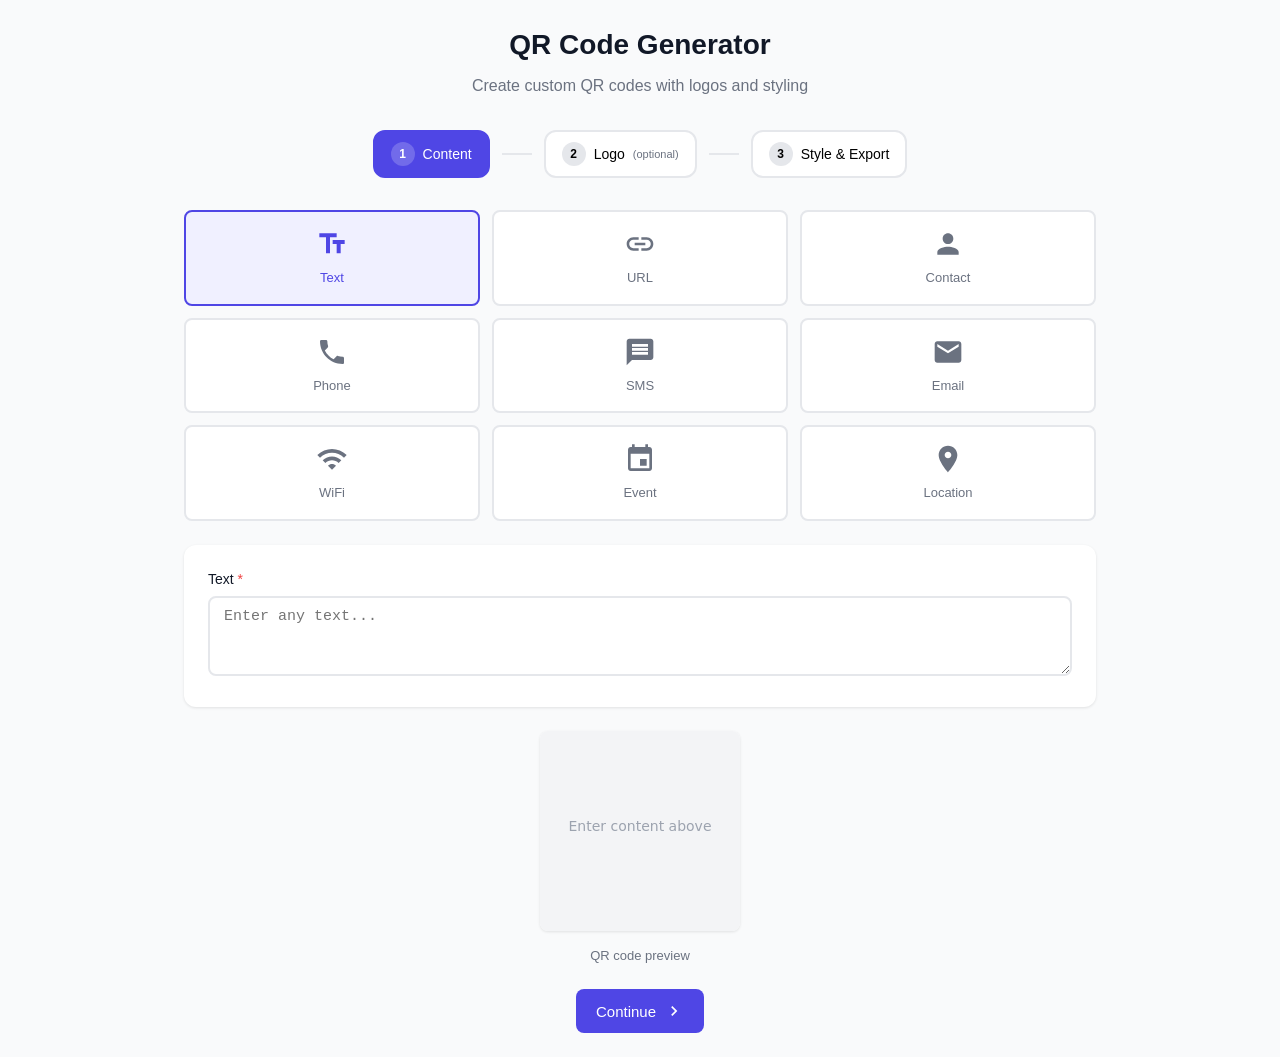
==== public/index.html @ 52375aa4 "Starting more user-friendly UI in ./public" ====
<!DOCTYPE html>
<html lang="en">
<head>
    <meta charset="UTF-8">
    <meta name="viewport" content="width=device-width, initial-scale=1.0">
    <title>QR Code Generator</title>
    <link rel="stylesheet" href="styles.css">
</head>
<body>
    <div class="container">
        <!-- Header -->
        <header class="header">
            <h1>QR Code Generator</h1>
            <p class="subtitle">Create custom QR codes with logos and styling</p>
        </header>

        <!-- Step Navigation -->
        <nav class="step-nav">
            <button class="step-btn active" data-step="1">
                <span class="step-num">1</span>
                <span class="step-label">Content</span>
            </button>
            <div class="step-divider"></div>
            <button class="step-btn" data-step="2">
                <span class="step-num">2</span>
                <span class="step-label">Logo</span>
                <span class="step-optional">(optional)</span>
            </button>
            <div class="step-divider"></div>
            <button class="step-btn" data-step="3">
                <span class="step-num">3</span>
                <span class="step-label">Style & Export</span>
            </button>
        </nav>

        <!-- Step 1: Content -->
        <section id="step1" class="step-section active">
            <!-- Type Selector -->
            <div class="type-selector">
                <div class="type-card active" data-type="text">
                    <div class="type-icon">
                        <svg viewBox="0 0 24 24" fill="currentColor"><path d="M2.5 4v3h5v12h3V7h5V4h-13zm19 5h-9v3h3v7h3v-7h3V9z"/></svg>
                    </div>
                    <span class="type-name">Text</span>
                </div>
                <div class="type-card" data-type="url">
                    <div class="type-icon">
                        <svg viewBox="0 0 24 24" fill="currentColor"><path d="M3.9 12c0-1.71 1.39-3.1 3.1-3.1h4V7H7c-2.76 0-5 2.24-5 5s2.24 5 5 5h4v-1.9H7c-1.71 0-3.1-1.39-3.1-3.1zM8 13h8v-2H8v2zm9-6h-4v1.9h4c1.71 0 3.1 1.39 3.1 3.1s-1.39 3.1-3.1 3.1h-4V17h4c2.76 0 5-2.24 5-5s-2.24-5-5-5z"/></svg>
                    </div>
                    <span class="type-name">URL</span>
                </div>
                <div class="type-card" data-type="vcard">
                    <div class="type-icon">
                        <svg viewBox="0 0 24 24" fill="currentColor"><path d="M12 12c2.21 0 4-1.79 4-4s-1.79-4-4-4-4 1.79-4 4 1.79 4 4 4zm0 2c-2.67 0-8 1.34-8 4v2h16v-2c0-2.66-5.33-4-8-4z"/></svg>
                    </div>
                    <span class="type-name">Contact</span>
                </div>
                <div class="type-card" data-type="phone">
                    <div class="type-icon">
                        <svg viewBox="0 0 24 24" fill="currentColor"><path d="M6.62 10.79c1.44 2.83 3.76 5.14 6.59 6.59l2.2-2.2c.27-.27.67-.36 1.02-.24 1.12.37 2.33.57 3.57.57.55 0 1 .45 1 1V20c0 .55-.45 1-1 1-9.39 0-17-7.61-17-17 0-.55.45-1 1-1h3.5c.55 0 1 .45 1 1 0 1.25.2 2.45.57 3.57.11.35.03.74-.25 1.02l-2.2 2.2z"/></svg>
                    </div>
                    <span class="type-name">Phone</span>
                </div>
                <div class="type-card" data-type="sms">
                    <div class="type-icon">
                        <svg viewBox="0 0 24 24" fill="currentColor"><path d="M20 2H4c-1.1 0-1.99.9-1.99 2L2 22l4-4h14c1.1 0 2-.9 2-2V4c0-1.1-.9-2-2-2zm-2 12H6v-2h12v2zm0-3H6V9h12v2zm0-3H6V6h12v2z"/></svg>
                    </div>
                    <span class="type-name">SMS</span>
                </div>
                <div class="type-card" data-type="email">
                    <div class="type-icon">
                        <svg viewBox="0 0 24 24" fill="currentColor"><path d="M20 4H4c-1.1 0-1.99.9-1.99 2L2 18c0 1.1.9 2 2 2h16c1.1 0 2-.9 2-2V6c0-1.1-.9-2-2-2zm0 4l-8 5-8-5V6l8 5 8-5v2z"/></svg>
                    </div>
                    <span class="type-name">Email</span>
                </div>
                <div class="type-card" data-type="wifi">
                    <div class="type-icon">
                        <svg viewBox="0 0 24 24" fill="currentColor"><path d="M1 9l2 2c4.97-4.97 13.03-4.97 18 0l2-2C16.93 2.93 7.08 2.93 1 9zm8 8l3 3 3-3c-1.65-1.66-4.34-1.66-6 0zm-4-4l2 2c2.76-2.76 7.24-2.76 10 0l2-2C15.14 9.14 8.87 9.14 5 13z"/></svg>
                    </div>
                    <span class="type-name">WiFi</span>
                </div>
                <div class="type-card" data-type="event">
                    <div class="type-icon">
                        <svg viewBox="0 0 24 24" fill="currentColor"><path d="M17 12h-5v5h5v-5zM16 1v2H8V1H6v2H5c-1.11 0-1.99.9-1.99 2L3 19c0 1.1.89 2 2 2h14c1.1 0 2-.9 2-2V5c0-1.1-.9-2-2-2h-1V1h-2zm3 18H5V8h14v11z"/></svg>
                    </div>
                    <span class="type-name">Event</span>
                </div>
                <div class="type-card" data-type="geo">
                    <div class="type-icon">
                        <svg viewBox="0 0 24 24" fill="currentColor"><path d="M12 2C8.13 2 5 5.13 5 9c0 5.25 7 13 7 13s7-7.75 7-13c0-3.87-3.13-7-7-7zm0 9.5c-1.38 0-2.5-1.12-2.5-2.5s1.12-2.5 2.5-2.5 2.5 1.12 2.5 2.5-1.12 2.5-2.5 2.5z"/></svg>
                    </div>
                    <span class="type-name">Location</span>
                </div>
            </div>

            <!-- Dynamic Form -->
            <div class="form-container">
                <form id="inputForm">
                    <!-- Fields injected by JS -->
                </form>
            </div>

            <!-- Preview (small) -->
            <div class="preview-small">
                <canvas id="previewCanvas" width="200" height="200"></canvas>
                <p class="preview-hint">QR code preview</p>
            </div>

            <!-- Next Button -->
            <div class="step-actions">
                <button type="button" class="btn btn-primary" id="nextBtn1">
                    Continue
                    <svg viewBox="0 0 24 24" fill="currentColor"><path d="M10 6L8.59 7.41 13.17 12l-4.58 4.59L10 18l6-6z"/></svg>
                </button>
            </div>
        </section>

        <!-- Step 2: Logo (Optional) -->
        <section id="step2" class="step-section">
            <div class="logo-step-layout">
                <!-- Logo Canvas -->
                <div class="logo-canvas-container">
                    <canvas id="logoCanvas" width="450" height="450"></canvas>
                    <p class="canvas-hint" id="logoCanvasHint">Upload a logo to position it on the QR code</p>
                </div>

                <!-- Logo Controls -->
                <div class="logo-controls-panel">
                    <div class="logo-upload-section">
                        <input type="file" id="logoInput" accept="image/*" hidden>
                        <button type="button" class="btn btn-primary btn-large" id="uploadLogoBtn">
                            <svg viewBox="0 0 24 24" fill="currentColor"><path d="M19 7v2.99s-1.99.01-2 0V7h-3s.01-1.99 0-2h3V2h2v3h3v2h-3zm-3 4V8h-3V5H5c-1.1 0-2 .9-2 2v12c0 1.1.9 2 2 2h12c1.1 0 2-.9 2-2v-8h-3zM5 19l3-4 2 3 3-4 4 5H5z"/></svg>
                            Upload Logo
                        </button>
                        <button type="button" class="btn btn-text" id="clearLogoBtn" style="display: none;">Remove Logo</button>
                    </div>

                    <div id="logoAdjustments" style="display: none;">
                        <div class="control-group">
                            <label>Logo Scale: <span id="logoScaleValue">100</span>%</label>
                            <input type="range" id="logoScale" min="20" max="150" value="100">
                        </div>

                        <div class="control-group">
                            <label>Background Fill</label>
                            <p class="control-hint">What shows through transparent QR areas</p>
                            <select id="backgroundFill">
                                <option value="transparent">Transparent</option>
                                <option value="light">Light (from logo)</option>
                                <option value="dark">Dark (from logo)</option>
                            </select>
                        </div>

                        <p class="drag-hint">
                            <svg viewBox="0 0 24 24" fill="currentColor" width="16" height="16"><path d="M10 9h4V6h3l-5-5-5 5h3v3zm-1 1H6V7l-5 5 5 5v-3h3v-4zm14 2l-5-5v3h-3v4h3v3l5-5zm-9 3h-4v3H7l5 5 5-5h-3v-3z"/></svg>
                            Drag the logo on the canvas to reposition
                        </p>
                    </div>

                    <!-- Canvas Size (always visible) -->
                    <div class="control-group" style="margin-top: 20px; padding-top: 20px; border-top: 1px solid var(--border);">
                        <label>Canvas Size</label>
                        <p class="control-hint">Larger sizes allow bigger logos</p>
                        <select id="versionSelect">
                            <option value="auto">Auto (smallest fit)</option>
                            <option value="2">Small (Version 2)</option>
                            <option value="4">Medium (Version 4)</option>
                            <option value="6">Large (Version 6)</option>
                            <option value="8">Extra Large (Version 8)</option>
                            <option value="10">Maximum (Version 10)</option>
                        </select>
                    </div>

                    <!-- Module Color Mode (only when logo loaded) -->
                    <div id="moduleColorMode" class="control-group" style="display: none;">
                        <label>Module Colors</label>
                        <p class="control-hint">Match QR modules to logo colors</p>
                        <select id="colorMode">
                            <option value="default">Black & White</option>
                            <option value="palette">Palette from Logo</option>
                            <option value="gradient">Gradient from Logo</option>
                        </select>
                    </div>

                    <!-- Optimize Mask for Logo (only when logo loaded) -->
                    <div id="optimizeMaskSection" class="control-group" style="display: none;">
                        <label>Optimize Pattern</label>
                        <p class="control-hint">Find the best mask pattern to match logo dark/light areas</p>
                        <button type="button" class="btn btn-secondary" id="optimizeMaskBtn" style="width: 100%;">
                            <svg viewBox="0 0 24 24" fill="currentColor" width="18" height="18"><path d="M19.35 10.04C18.67 6.59 15.64 4 12 4 9.11 4 6.6 5.64 5.35 8.04 2.34 8.36 0 10.91 0 14c0 3.31 2.69 6 6 6h13c2.76 0 5-2.24 5-5 0-2.64-2.05-4.78-4.65-4.96zM14 13v4h-4v-4H7l5-5 5 5h-3z"/></svg>
                            Optimize for Logo
                        </button>
                        <p id="optimizeResult" class="control-hint" style="margin-top: 8px; display: none;"></p>
                    </div>
                </div>
            </div>

            <!-- Step Actions -->
            <div class="step-actions step-actions-split">
                <button type="button" class="btn btn-secondary" id="backBtn2">
                    <svg viewBox="0 0 24 24" fill="currentColor"><path d="M15.41 7.41L14 6l-6 6 6 6 1.41-1.41L10.83 12z"/></svg>
                    Back
                </button>
                <div class="step-actions-right">
                    <button type="button" class="btn btn-text" id="skipLogoBtn">Skip - No Logo</button>
                    <button type="button" class="btn btn-primary" id="nextBtn2">
                        Continue
                        <svg viewBox="0 0 24 24" fill="currentColor"><path d="M10 6L8.59 7.41 13.17 12l-4.58 4.59L10 18l6-6z"/></svg>
                    </button>
                </div>
            </div>
        </section>

        <!-- Step 3: Style & Export -->
        <section id="step3" class="step-section">
            <div class="style-layout">
                <!-- Main Preview -->
                <div class="preview-main">
                    <canvas id="mainCanvas" width="500" height="500"></canvas>
                </div>

                <!-- Controls Panel -->
                <div class="controls-panel">
                    <!-- Module Shape -->
                    <div class="control-group">
                        <h3>Module Shape</h3>
                        <div class="shape-selector">
                            <button class="shape-btn active" data-shape="square" title="Square">
                                <svg viewBox="0 0 24 24"><rect x="4" y="4" width="16" height="16" fill="currentColor"/></svg>
                            </button>
                            <button class="shape-btn" data-shape="circle" title="Circle">
                                <svg viewBox="0 0 24 24"><circle cx="12" cy="12" r="8" fill="currentColor"/></svg>
                            </button>
                            <button class="shape-btn" data-shape="rounded" title="Rounded">
                                <svg viewBox="0 0 24 24"><rect x="4" y="4" width="16" height="16" rx="3" fill="currentColor"/></svg>
                            </button>
                            <button class="shape-btn" data-shape="diamond" title="Diamond">
                                <svg viewBox="0 0 24 24"><rect x="4" y="4" width="16" height="16" transform="rotate(45 12 12)" fill="currentColor"/></svg>
                            </button>
                            <button class="shape-btn" data-shape="cushion" title="Cushion">
                                <svg viewBox="0 0 24 24"><path d="M12 4 L18 10 Q19 12 18 14 L12 20 L6 14 Q5 12 6 10 Z" fill="currentColor"/></svg>
                            </button>
                        </div>
                    </div>

                    <!-- Finder Shape -->
                    <div class="control-group">
                        <h3>Finder Shape</h3>
                        <select id="finderShape">
                            <option value="square">Square</option>
                            <option value="rounded">Rounded</option>
                            <option value="circle">Circle</option>
                            <option value="hybrid">Hybrid (Circle + Square)</option>
                            <option value="hybrid-inverse">Hybrid Inverse</option>
                        </select>
                    </div>

                    <!-- Module Size -->
                    <div class="control-group">
                        <h3>Module Size: <span id="moduleSizeValue">80</span>%</h3>
                        <p class="control-hint">Smaller modules reveal more logo</p>
                        <input type="range" id="moduleSize" min="20" max="100" value="80">
                    </div>

                    <!-- Quiet Zone -->
                    <div class="control-group">
                        <h3>Quiet Zone: <span id="quietZoneValue">4</span> modules</h3>
                        <input type="range" id="quietZone" min="0" max="8" value="4">
                    </div>

                    <!-- Export -->
                    <div class="control-group export-group">
                        <h3>Export</h3>
                        <div class="export-buttons">
                            <button type="button" class="btn btn-primary" data-size="512">Download 512px</button>
                            <button type="button" class="btn btn-primary" data-size="1024">Download 1024px</button>
                            <button type="button" class="btn btn-primary" data-size="2048">Download 2048px</button>
                        </div>
                    </div>
                </div>
            </div>

            <!-- Back Button -->
            <div class="step-actions">
                <button type="button" class="btn btn-secondary" id="backBtn3">
                    <svg viewBox="0 0 24 24" fill="currentColor"><path d="M15.41 7.41L14 6l-6 6 6 6 1.41-1.41L10.83 12z"/></svg>
                    Back
                </button>
            </div>
        </section>
    </div>

    <!-- Scripts -->
    <script src="core/qr-block-tables.js"></script>
    <script src="core/qr-reed-solomon.js"></script>
    <script src="core/qr-utils.js"></script>
    <script src="core/encoder-core.js"></script>
    <script src="js/qr-types.js"></script>
    <script src="js/color-utils.js"></script>
    <script src="js/qr-renderer.js"></script>
    <script src="js/app.js"></script>
</body>
</html>
---- public/styles.css ----
/* QR Code Generator - Modern Styles */

:root {
    --primary: #4f46e5;
    --primary-hover: #4338ca;
    --secondary: #6b7280;
    --secondary-hover: #4b5563;
    --background: #f9fafb;
    --surface: #ffffff;
    --text: #111827;
    --text-muted: #6b7280;
    --border: #e5e7eb;
    --border-focus: #4f46e5;
    --success: #10b981;
    --error: #ef4444;
    --shadow: 0 1px 3px rgba(0,0,0,0.1);
    --shadow-lg: 0 10px 15px -3px rgba(0,0,0,0.1);
    --radius: 8px;
    --radius-lg: 12px;
}

* {
    box-sizing: border-box;
    margin: 0;
    padding: 0;
}

body {
    font-family: -apple-system, BlinkMacSystemFont, 'Segoe UI', Roboto, 'Helvetica Neue', Arial, sans-serif;
    background: var(--background);
    color: var(--text);
    line-height: 1.5;
    min-height: 100vh;
}

.container {
    max-width: 960px;
    margin: 0 auto;
    padding: 24px;
}

/* Header */
.header {
    text-align: center;
    margin-bottom: 32px;
}

.header h1 {
    font-size: 28px;
    font-weight: 700;
    margin-bottom: 8px;
    color: var(--text);
}

.subtitle {
    color: var(--text-muted);
    font-size: 16px;
}

/* Step Navigation */
.step-nav {
    display: flex;
    align-items: center;
    justify-content: center;
    gap: 12px;
    margin-bottom: 32px;
    flex-wrap: wrap;
}

.step-btn {
    display: flex;
    align-items: center;
    gap: 8px;
    padding: 10px 16px;
    background: var(--surface);
    border: 2px solid var(--border);
    border-radius: var(--radius-lg);
    cursor: pointer;
    transition: all 0.2s;
    font-size: 14px;
    font-weight: 500;
}

.step-btn:hover {
    border-color: var(--primary);
}

.step-btn.active {
    border-color: var(--primary);
    background: var(--primary);
    color: white;
}

.step-num {
    display: flex;
    align-items: center;
    justify-content: center;
    width: 24px;
    height: 24px;
    border-radius: 50%;
    background: var(--border);
    font-weight: 600;
    font-size: 12px;
}

.step-btn.active .step-num {
    background: rgba(255,255,255,0.2);
}

.step-optional {
    font-size: 11px;
    color: var(--text-muted);
    font-weight: 400;
}

.step-btn.active .step-optional {
    color: rgba(255,255,255,0.7);
}

.step-divider {
    width: 30px;
    height: 2px;
    background: var(--border);
}

/* Step Sections */
.step-section {
    display: none;
}

.step-section.active {
    display: block;
}

/* Type Selector */
.type-selector {
    display: grid;
    grid-template-columns: repeat(3, 1fr);
    gap: 12px;
    margin-bottom: 24px;
}

@media (max-width: 500px) {
    .type-selector {
        grid-template-columns: repeat(3, 1fr);
        gap: 8px;
    }
}

.type-card {
    display: flex;
    flex-direction: column;
    align-items: center;
    gap: 8px;
    padding: 16px 12px;
    background: var(--surface);
    border: 2px solid var(--border);
    border-radius: var(--radius);
    cursor: pointer;
    transition: all 0.2s;
}

.type-card:hover {
    border-color: var(--primary);
    transform: translateY(-2px);
    box-shadow: var(--shadow);
}

.type-card.active {
    border-color: var(--primary);
    background: #f0f0ff;
}

.type-icon {
    width: 32px;
    height: 32px;
    color: var(--secondary);
}

.type-card.active .type-icon {
    color: var(--primary);
}

.type-name {
    font-size: 13px;
    font-weight: 500;
    color: var(--text-muted);
}

.type-card.active .type-name {
    color: var(--primary);
}

/* Form */
.form-container {
    background: var(--surface);
    border-radius: var(--radius-lg);
    padding: 24px;
    margin-bottom: 24px;
    box-shadow: var(--shadow);
}

.form-group {
    margin-bottom: 16px;
}

.form-group:last-child {
    margin-bottom: 0;
}

.form-group label {
    display: block;
    font-size: 14px;
    font-weight: 500;
    margin-bottom: 6px;
    color: var(--text);
}

.form-group input[type="text"],
.form-group input[type="url"],
.form-group input[type="email"],
.form-group input[type="tel"],
.form-group input[type="number"],
.form-group input[type="date"],
.form-group input[type="time"],
.form-group textarea,
.form-group select {
    width: 100%;
    padding: 10px 14px;
    font-size: 15px;
    border: 2px solid var(--border);
    border-radius: var(--radius);
    background: var(--surface);
    transition: border-color 0.2s;
}

.form-group input:focus,
.form-group textarea:focus,
.form-group select:focus {
    outline: none;
    border-color: var(--border-focus);
}

.form-group textarea {
    min-height: 80px;
    resize: vertical;
}

.form-group input[type="checkbox"] {
    width: 18px;
    height: 18px;
    margin-right: 8px;
    vertical-align: middle;
}

.form-row {
    display: grid;
    grid-template-columns: 1fr 1fr;
    gap: 16px;
}

@media (max-width: 500px) {
    .form-row {
        grid-template-columns: 1fr;
    }
}

/* Preview Small */
.preview-small {
    text-align: center;
    margin-bottom: 24px;
}

.preview-small canvas {
    background: white;
    border-radius: var(--radius);
    box-shadow: var(--shadow);
}

.preview-hint {
    font-size: 13px;
    color: var(--text-muted);
    margin-top: 8px;
}

/* Buttons */
.btn {
    display: inline-flex;
    align-items: center;
    gap: 8px;
    padding: 12px 20px;
    font-size: 15px;
    font-weight: 500;
    border: none;
    border-radius: var(--radius);
    cursor: pointer;
    transition: all 0.2s;
}

.btn svg {
    width: 20px;
    height: 20px;
}

.btn-primary {
    background: var(--primary);
    color: white;
}

.btn-primary:hover {
    background: var(--primary-hover);
}

.btn-secondary {
    background: var(--surface);
    color: var(--text);
    border: 2px solid var(--border);
}

.btn-secondary:hover {
    border-color: var(--primary);
    color: var(--primary);
}

.btn-text {
    background: none;
    color: var(--secondary);
    padding: 8px 12px;
}

.btn-text:hover {
    color: var(--primary);
}

.btn-large {
    padding: 16px 28px;
    font-size: 16px;
}

.btn-large svg {
    width: 24px;
    height: 24px;
}

.step-actions {
    text-align: center;
    margin-top: 24px;
}

.step-actions-split {
    display: flex;
    justify-content: space-between;
    align-items: center;
}

.step-actions-right {
    display: flex;
    gap: 12px;
    align-items: center;
}

/* ========== Logo Step (Step 2) ========== */
.logo-step-layout {
    display: grid;
    grid-template-columns: 1fr 280px;
    gap: 24px;
    align-items: start;
}

@media (max-width: 768px) {
    .logo-step-layout {
        grid-template-columns: 1fr;
    }
}

.logo-canvas-container {
    background: var(--surface);
    border-radius: var(--radius-lg);
    padding: 24px;
    box-shadow: var(--shadow);
    text-align: center;
    position: relative;
}

.logo-canvas-container canvas {
    max-width: 100%;
    height: auto;
    border-radius: var(--radius);
    cursor: default;
}

.logo-canvas-container canvas.draggable {
    cursor: grab;
}

.logo-canvas-container canvas.dragging {
    cursor: grabbing;
}

.canvas-hint {
    font-size: 14px;
    color: var(--text-muted);
    margin-top: 12px;
}

.logo-controls-panel {
    background: var(--surface);
    border-radius: var(--radius-lg);
    padding: 20px;
    box-shadow: var(--shadow);
}

.logo-upload-section {
    text-align: center;
    margin-bottom: 20px;
}

.logo-upload-section .btn-large {
    width: 100%;
    justify-content: center;
    margin-bottom: 12px;
}

.drag-hint {
    display: flex;
    align-items: center;
    gap: 8px;
    font-size: 13px;
    color: var(--text-muted);
    padding: 12px;
    background: #f0f9ff;
    border-radius: var(--radius);
    margin-top: 16px;
}

.drag-hint svg {
    width: 20px;
    height: 20px;
    color: var(--primary);
    flex-shrink: 0;
}

/* ========== Style Layout (Step 3) ========== */
.style-layout {
    display: grid;
    grid-template-columns: 1fr 320px;
    gap: 24px;
    align-items: start;
}

@media (max-width: 768px) {
    .style-layout {
        grid-template-columns: 1fr;
    }
}

.preview-main {
    background: var(--surface);
    border-radius: var(--radius-lg);
    padding: 24px;
    box-shadow: var(--shadow);
    text-align: center;
}

.preview-main canvas {
    max-width: 100%;
    height: auto;
    border-radius: var(--radius);
}

/* Controls Panel */
.controls-panel {
    background: var(--surface);
    border-radius: var(--radius-lg);
    padding: 20px;
    box-shadow: var(--shadow);
}

.control-group {
    margin-bottom: 20px;
    padding-bottom: 20px;
    border-bottom: 1px solid var(--border);
}

.control-group:last-child {
    margin-bottom: 0;
    padding-bottom: 0;
    border-bottom: none;
}

.control-group h3 {
    font-size: 14px;
    font-weight: 600;
    margin-bottom: 8px;
}

.control-group label {
    font-size: 14px;
    font-weight: 500;
    display: block;
    margin-bottom: 8px;
}

.control-hint {
    font-size: 12px;
    color: var(--text-muted);
    margin-bottom: 8px;
}

.control-group input[type="range"] {
    width: 100%;
    height: 6px;
    border-radius: 3px;
    background: var(--border);
    appearance: none;
    cursor: pointer;
}

.control-group input[type="range"]::-webkit-slider-thumb {
    appearance: none;
    width: 18px;
    height: 18px;
    border-radius: 50%;
    background: var(--primary);
    cursor: pointer;
}

.control-group select {
    width: 100%;
    padding: 10px 14px;
    font-size: 14px;
    border: 2px solid var(--border);
    border-radius: var(--radius);
    background: var(--surface);
    cursor: pointer;
}

.control-group select:focus {
    outline: none;
    border-color: var(--border-focus);
}

/* Shape Selector */
.shape-selector {
    display: flex;
    gap: 8px;
}

.shape-btn {
    width: 44px;
    height: 44px;
    display: flex;
    align-items: center;
    justify-content: center;
    background: var(--surface);
    border: 2px solid var(--border);
    border-radius: var(--radius);
    cursor: pointer;
    transition: all 0.2s;
    color: var(--secondary);
}

.shape-btn:hover {
    border-color: var(--primary);
    color: var(--primary);
}

.shape-btn.active {
    border-color: var(--primary);
    background: #f0f0ff;
    color: var(--primary);
}

.shape-btn svg {
    width: 24px;
    height: 24px;
}

/* Export Buttons */
.export-buttons {
    display: flex;
    flex-direction: column;
    gap: 8px;
}

.export-buttons .btn {
    justify-content: center;
}

/* Responsive */
@media (max-width: 500px) {
    .container {
        padding: 16px;
    }

    .header h1 {
        font-size: 24px;
    }

    .step-btn {
        padding: 8px 12px;
        font-size: 13px;
    }

    .step-label {
        display: none;
    }

    .step-optional {
        display: none;
    }

    .type-selector {
        gap: 8px;
    }

    .type-card {
        padding: 12px 8px;
    }

    .type-icon {
        width: 28px;
        height: 28px;
    }

    .type-name {
        font-size: 12px;
    }

    .step-actions-split {
        flex-direction: column;
        gap: 12px;
    }

    .step-actions-right {
        width: 100%;
        flex-direction: column;
    }

    .step-actions-right .btn {
        width: 100%;
        justify-content: center;
    }
}
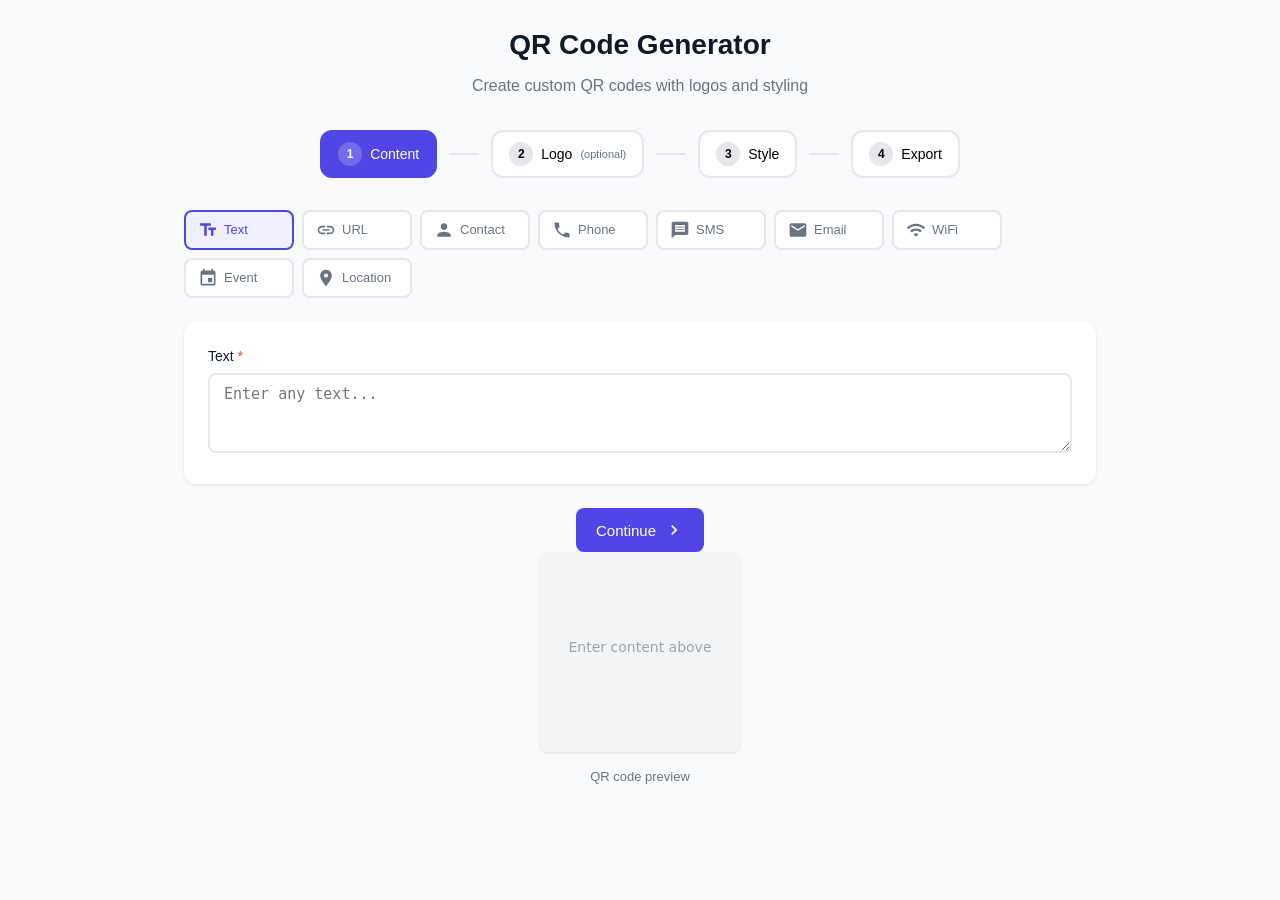
==== commit 60cc2b85: "finished version 1 of more user-friendly UI" ====
--- a/public/index.html
+++ b/public/index.html
@@ -29,7 +29,12 @@
             <div class="step-divider"></div>
             <button class="step-btn" data-step="3">
                 <span class="step-num">3</span>
-                <span class="step-label">Style & Export</span>
+                <span class="step-label">Style</span>
+            </button>
+            <div class="step-divider"></div>
+            <button class="step-btn" data-step="4">
+                <span class="step-num">4</span>
+                <span class="step-label">Export</span>
             </button>
         </nav>
 
@@ -98,12 +103,6 @@
                 <form id="inputForm">
                     <!-- Fields injected by JS -->
                 </form>
-            </div>
-
-            <!-- Preview (small) -->
-            <div class="preview-small">
-                <canvas id="previewCanvas" width="200" height="200"></canvas>
-                <p class="preview-hint">QR code preview</p>
             </div>
 
             <!-- Next Button -->
@@ -113,13 +112,34 @@
                     <svg viewBox="0 0 24 24" fill="currentColor"><path d="M10 6L8.59 7.41 13.17 12l-4.58 4.59L10 18l6-6z"/></svg>
                 </button>
             </div>
+
+
+            <!-- Preview (small) -->
+            <div class="preview-small">
+                <canvas id="previewCanvas" width="200" height="200"></canvas>
+                <p class="preview-hint">QR code preview</p>
+            </div>
         </section>
+
 
         <!-- Step 2: Logo (Optional) -->
         <section id="step2" class="step-section">
             <div class="logo-step-layout">
                 <!-- Logo Canvas -->
                 <div class="logo-canvas-container">
+                    <!-- Paint mode controls (hidden until editable cells exist) -->
+                    <div id="paintModeControls" class="paint-mode-controls" style="display: none;">
+                        <div class="mode-toggle">
+                            <button type="button" class="mode-btn active" data-mode="logo">Move Logo</button>
+                            <button type="button" class="mode-btn" data-mode="paint">Paint Modules</button>
+                        </div>
+                        <div id="brushControls" class="brush-controls" style="display: none;">
+                            <button type="button" class="brush-btn active" data-brush="black" title="Black">&#9632;</button>
+                            <button type="button" class="brush-btn" data-brush="white" title="White">&#9633;</button>
+                            <button type="button" class="brush-btn brush-reset" id="resetPaintBtn" title="Reset edits">Reset</button>
+                        </div>
+                        <span id="modeHint" class="mode-hint">Drag to move logo</span>
+                    </div>
                     <canvas id="logoCanvas" width="450" height="450"></canvas>
                     <p class="canvas-hint" id="logoCanvasHint">Upload a logo to position it on the QR code</p>
                 </div>
@@ -141,44 +161,31 @@
                             <input type="range" id="logoScale" min="20" max="150" value="100">
                         </div>
 
-                        <div class="control-group">
-                            <label>Background Fill</label>
-                            <p class="control-hint">What shows through transparent QR areas</p>
-                            <select id="backgroundFill">
-                                <option value="transparent">Transparent</option>
-                                <option value="light">Light (from logo)</option>
-                                <option value="dark">Dark (from logo)</option>
-                            </select>
-                        </div>
-
-                        <p class="drag-hint">
-                            <svg viewBox="0 0 24 24" fill="currentColor" width="16" height="16"><path d="M10 9h4V6h3l-5-5-5 5h3v3zm-1 1H6V7l-5 5 5 5v-3h3v-4zm14 2l-5-5v3h-3v4h3v3l5-5zm-9 3h-4v3H7l5 5 5-5h-3v-3z"/></svg>
-                            Drag the logo on the canvas to reposition
-                        </p>
                     </div>
 
                     <!-- Canvas Size (always visible) -->
-                    <div class="control-group" style="margin-top: 20px; padding-top: 20px; border-top: 1px solid var(--border);">
+                    <div class="control-group">
                         <label>Canvas Size</label>
                         <p class="control-hint">Larger sizes allow bigger logos</p>
                         <select id="versionSelect">
                             <option value="auto">Auto (smallest fit)</option>
                             <option value="2">Small (Version 2)</option>
                             <option value="4">Medium (Version 4)</option>
+                            <option value="5">Medium+ (Version 5, single block with L)</option>
                             <option value="6">Large (Version 6)</option>
                             <option value="8">Extra Large (Version 8)</option>
-                            <option value="10">Maximum (Version 10)</option>
                         </select>
                     </div>
 
-                    <!-- Module Color Mode (only when logo loaded) -->
-                    <div id="moduleColorMode" class="control-group" style="display: none;">
-                        <label>Module Colors</label>
-                        <p class="control-hint">Match QR modules to logo colors</p>
-                        <select id="colorMode">
-                            <option value="default">Black & White</option>
-                            <option value="palette">Palette from Logo</option>
-                            <option value="gradient">Gradient from Logo</option>
+                    <!-- Error Correction Level -->
+                    <div class="control-group">
+                        <label>Error Correction</label>
+                        <p class="control-hint">Lower = more padding capacity</p>
+                        <select id="eccSelect">
+                            <option value="L">Low (7% recovery)</option>
+                            <option value="M" selected>Medium (15% recovery)</option>
+                            <option value="Q">Quartile (25% recovery)</option>
+                            <option value="H">High (30% recovery)</option>
                         </select>
                     </div>
 
@@ -225,7 +232,7 @@
                     <div class="control-group">
                         <h3>Module Shape</h3>
                         <div class="shape-selector">
-                            <button class="shape-btn active" data-shape="square" title="Square">
+                            <button class="shape-btn" data-shape="square" title="Square">
                                 <svg viewBox="0 0 24 24"><rect x="4" y="4" width="16" height="16" fill="currentColor"/></svg>
                             </button>
                             <button class="shape-btn" data-shape="circle" title="Circle">
@@ -237,8 +244,8 @@
                             <button class="shape-btn" data-shape="diamond" title="Diamond">
                                 <svg viewBox="0 0 24 24"><rect x="4" y="4" width="16" height="16" transform="rotate(45 12 12)" fill="currentColor"/></svg>
                             </button>
-                            <button class="shape-btn" data-shape="cushion" title="Cushion">
-                                <svg viewBox="0 0 24 24"><path d="M12 4 L18 10 Q19 12 18 14 L12 20 L6 14 Q5 12 6 10 Z" fill="currentColor"/></svg>
+                            <button class="shape-btn active" data-shape="cushion" title="Cushion">
+                                <svg viewBox="0 0 24 24"><path d="M12 4 Q14.8 9.2 20 12 Q14.8 14.8 12 20 Q9.2 14.8 4 12 Q9.2 9.2 12 4Z" fill="currentColor"/></svg>
                             </button>
                         </div>
                     </div>
@@ -246,35 +253,158 @@
                     <!-- Finder Shape -->
                     <div class="control-group">
                         <h3>Finder Shape</h3>
-                        <select id="finderShape">
-                            <option value="square">Square</option>
-                            <option value="rounded">Rounded</option>
-                            <option value="circle">Circle</option>
-                            <option value="hybrid">Hybrid (Circle + Square)</option>
-                            <option value="hybrid-inverse">Hybrid Inverse</option>
+                        <div class="shape-selector">
+                            <button class="shape-btn finder-shape-btn" data-finder="square" title="Square">
+                                <svg viewBox="0 0 24 24"><rect x="3" y="3" width="18" height="18" fill="currentColor"/><rect x="6" y="6" width="12" height="12" fill="white"/><rect x="8" y="8" width="8" height="8" fill="currentColor"/></svg>
+                            </button>
+                            <button class="shape-btn finder-shape-btn active" data-finder="rounded" title="Rounded">
+                                <svg viewBox="0 0 24 24"><rect x="3" y="3" width="18" height="18" rx="2" fill="currentColor"/><rect x="6" y="6" width="12" height="12" rx="1.5" fill="white"/><rect x="8" y="8" width="8" height="8" rx="1" fill="currentColor"/></svg>
+                            </button>
+                            <button class="shape-btn finder-shape-btn" data-finder="circle" title="Circle">
+                                <svg viewBox="0 0 24 24"><circle cx="12" cy="12" r="10" fill="currentColor"/><circle cx="12" cy="12" r="7" fill="white"/><circle cx="12" cy="12" r="4.5" fill="currentColor"/></svg>
+                            </button>
+                            <button class="shape-btn finder-shape-btn" data-finder="hybrid" title="Hybrid">
+                                <svg viewBox="0 0 24 24"><circle cx="12" cy="12" r="10" fill="currentColor"/><circle cx="12" cy="12" r="7" fill="white"/><rect x="8" y="8" width="8" height="8" fill="currentColor"/></svg>
+                            </button>
+                            <button class="shape-btn finder-shape-btn" data-finder="hybrid-inverse" title="Hybrid Inverse">
+                                <svg viewBox="0 0 24 24"><rect x="3" y="3" width="18" height="18" fill="currentColor"/><rect x="6" y="6" width="12" height="12" fill="white"/><circle cx="12" cy="12" r="4.5" fill="currentColor"/></svg>
+                            </button>
+                        </div>
+                        <div class="finder-colors">
+                            <div class="finder-color-swatch">
+                                <input type="color" id="finderOuterColor" value="#000000">
+                                <span>Outer</span>
+                            </div>
+                            <div class="finder-color-swatch">
+                                <input type="color" id="finderMiddleColor" value="#ffffff">
+                                <span>Middle</span>
+                            </div>
+                            <div class="finder-color-swatch">
+                                <input type="color" id="finderCenterColor" value="#000000">
+                                <span>Center</span>
+                            </div>
+                        </div>
+                    </div>
+
+                    <!-- Module Size -->
+                    <div class="control-group">
+                        <h3>Module Size: <span id="moduleSizeValue">80</span>%</h3>
+                        <input type="range" id="moduleSize" min="20" max="100" value="80">
+                    </div>
+
+                    <!-- Module Colors (visible when logo loaded) -->
+                    <div id="moduleColorMode" class="control-group" style="display: none;">
+                        <h3>Module Colors</h3>
+                        <select id="colorMode">
+                            <option value="default">Black & White</option>
+                            <option value="palette" selected>Palette from Logo</option>
+                            <option value="gradient">Gradient from Logo</option>
                         </select>
-                    </div>
-
-                    <!-- Module Size -->
-                    <div class="control-group">
-                        <h3>Module Size: <span id="moduleSizeValue">80</span>%</h3>
-                        <p class="control-hint">Smaller modules reveal more logo</p>
-                        <input type="range" id="moduleSize" min="20" max="100" value="80">
-                    </div>
+
+                        <!-- Palette Color Pickers (shown when palette mode) -->
+                        <div id="paletteDisplay" class="palette-display" style="display: none;">
+                            <div class="palette-row">
+                                <span class="palette-label">Dark</span>
+                                <input type="color" class="palette-picker" data-type="dark" data-index="0">
+                                <input type="color" class="palette-picker" data-type="dark" data-index="1">
+                                <input type="color" class="palette-picker" data-type="dark" data-index="2">
+                                <input type="color" class="palette-picker" data-type="dark" data-index="3">
+                            </div>
+                            <div class="palette-row">
+                                <span class="palette-label">Light</span>
+                                <input type="color" class="palette-picker" data-type="light" data-index="0">
+                                <input type="color" class="palette-picker" data-type="light" data-index="1">
+                                <input type="color" class="palette-picker" data-type="light" data-index="2">
+                                <input type="color" class="palette-picker" data-type="light" data-index="3">
+                            </div>
+                            <p class="control-hint">Click any color to customize</p>
+                        </div>
+
+                        <!-- Gradient Controls (shown when gradient mode) -->
+                        <div id="gradientControls" class="gradient-controls" style="display: none;">
+                            <label>Dark Max Brightness: <span id="darkLumValue">33</span>%</label>
+                            <input type="range" id="darkMaxLum" min="0" max="50" value="33">
+                            <label>Light Min Brightness: <span id="lightLumValue">66</span>%</label>
+                            <input type="range" id="lightMinLum" min="50" max="100" value="66">
+                        </div>
+                    </div>
+
+                    <!-- Background Fill (visible when logo loaded) -->
+                    <div id="backgroundFillGroup" class="control-group" style="display: none;">
+                        <h3>Background Fill</h3>
+                        <select id="backgroundFill">
+                            <option value="light">Light (from logo)</option>
+                            <option value="dark">Dark (from logo)</option>
+                        </select>
+                    </div>
+
+                </div>
+            </div>
+
+            <!-- Step 3 Actions -->
+            <div class="step-actions step-actions-split">
+                <button type="button" class="btn btn-secondary" id="backBtn3">
+                    <svg viewBox="0 0 24 24" fill="currentColor"><path d="M15.41 7.41L14 6l-6 6 6 6 1.41-1.41L10.83 12z"/></svg>
+                    Back
+                </button>
+                <button type="button" class="btn btn-primary" id="nextBtn3">
+                    Continue
+                    <svg viewBox="0 0 24 24" fill="currentColor"><path d="M10 6L8.59 7.41 13.17 12l-4.58 4.59L10 18l6-6z"/></svg>
+                </button>
+            </div>
+        </section>
+
+        <!-- Step 4: Delete & Export -->
+        <section id="step4" class="step-section">
+            <div class="delete-step-layout">
+                <!-- Left: Canvas area -->
+                <div class="delete-canvas-container">
+                    <canvas id="deleteCanvas" width="500" height="500"></canvas>
+                    <div id="deleteHoverIndicator" class="delete-hover-indicator" style="display: none;"></div>
+                    <p class="canvas-hint">Click a module to delete its codeword (8 modules)</p>
+                </div>
+
+                <!-- Right: Side panel -->
+                <div class="delete-side-panel">
+                    <!-- Summary -->
+                    <div class="delete-summary">
+                        <div class="delete-summary-row">
+                            <span>Total Codewords:</span>
+                            <strong id="deleteTotalCodewords">0</strong>
+                        </div>
+                        <div class="delete-summary-row">
+                            <span>Deleted:</span>
+                            <strong id="deleteDeletedCount">0</strong>
+                        </div>
+                    </div>
+
+                    <!-- Block Legend -->
+                    <div id="deleteBlockLegend" class="delete-block-legend"></div>
+
+                    <!-- Reset Button -->
+                    <button type="button" class="btn btn-secondary" id="resetDeletionsBtn" style="width: 100%; justify-content: center; margin-bottom: 20px;">
+                        Reset Deletions
+                    </button>
+
+                    <!-- Hide Deleted Preview -->
+                    <label class="checkbox-inline" style="display: flex; align-items: center; gap: 8px; margin-bottom: 16px; cursor: pointer;">
+                        <input type="checkbox" id="hideDeletedPreview">
+                        <span style="font-size: 13px;">Hide deleted modules</span>
+                    </label>
 
                     <!-- Quiet Zone -->
                     <div class="control-group">
-                        <h3>Quiet Zone: <span id="quietZoneValue">4</span> modules</h3>
-                        <input type="range" id="quietZone" min="0" max="8" value="4">
+                        <h3>Quiet Zone: <span id="quietZoneValue">2</span> modules</h3>
+                        <input type="range" id="quietZone" min="0" max="8" value="2">
                     </div>
 
                     <!-- Export -->
                     <div class="control-group export-group">
                         <h3>Export</h3>
                         <div class="export-buttons">
-                            <button type="button" class="btn btn-primary" data-size="512">Download 512px</button>
-                            <button type="button" class="btn btn-primary" data-size="1024">Download 1024px</button>
-                            <button type="button" class="btn btn-primary" data-size="2048">Download 2048px</button>
+                            <button type="button" class="btn btn-primary export-delete-btn" data-size="512">Download 512px</button>
+                            <button type="button" class="btn btn-primary export-delete-btn" data-size="1024">Download 1024px</button>
+                            <button type="button" class="btn btn-primary export-delete-btn" data-size="2048">Download 2048px</button>
                         </div>
                     </div>
                 </div>
@@ -282,7 +412,7 @@
 
             <!-- Back Button -->
             <div class="step-actions">
-                <button type="button" class="btn btn-secondary" id="backBtn3">
+                <button type="button" class="btn btn-secondary" id="backBtn4">
                     <svg viewBox="0 0 24 24" fill="currentColor"><path d="M15.41 7.41L14 6l-6 6 6 6 1.41-1.41L10.83 12z"/></svg>
                     Back
                 </button>
--- a/public/styles.css
+++ b/public/styles.css
@@ -134,35 +134,28 @@
 
 /* Type Selector */
 .type-selector {
-    display: grid;
-    grid-template-columns: repeat(3, 1fr);
-    gap: 12px;
+    display: flex;
+    flex-wrap: wrap;
+    gap: 8px;
     margin-bottom: 24px;
 }
 
-@media (max-width: 500px) {
-    .type-selector {
-        grid-template-columns: repeat(3, 1fr);
-        gap: 8px;
-    }
-}
-
 .type-card {
     display: flex;
-    flex-direction: column;
-    align-items: center;
-    gap: 8px;
-    padding: 16px 12px;
+    flex-direction: row;
+    align-items: center;
+    gap: 6px;
+    padding: 8px 12px;
     background: var(--surface);
     border: 2px solid var(--border);
     border-radius: var(--radius);
     cursor: pointer;
     transition: all 0.2s;
+    width: 110px;
 }
 
 .type-card:hover {
     border-color: var(--primary);
-    transform: translateY(-2px);
     box-shadow: var(--shadow);
 }
 
@@ -172,8 +165,9 @@
 }
 
 .type-icon {
-    width: 32px;
-    height: 32px;
+    width: 20px;
+    height: 20px;
+    flex-shrink: 0;
     color: var(--secondary);
 }
 
@@ -379,7 +373,8 @@
     padding: 24px;
     box-shadow: var(--shadow);
     text-align: center;
-    position: relative;
+    position: sticky;
+    top: 16px;
 }
 
 .logo-canvas-container canvas {
@@ -403,41 +398,128 @@
     margin-top: 12px;
 }
 
+/* Paint Mode Controls */
+.paint-mode-controls {
+    margin-bottom: 12px;
+    display: flex;
+    align-items: center;
+    justify-content: center;
+    gap: 16px;
+    flex-wrap: wrap;
+}
+
+.mode-toggle {
+    display: inline-flex;
+    border: 2px solid var(--border);
+    border-radius: var(--radius);
+    overflow: hidden;
+}
+
+.mode-btn {
+    padding: 6px 14px;
+    font-size: 13px;
+    font-weight: 500;
+    background: var(--surface);
+    border: none;
+    cursor: pointer;
+    transition: all 0.15s;
+    color: var(--text-muted);
+}
+
+.mode-btn:not(:last-child) {
+    border-right: 1px solid var(--border);
+}
+
+.mode-btn:hover {
+    background: #f0f0ff;
+    color: var(--primary);
+}
+
+.mode-btn.active {
+    background: var(--primary);
+    color: white;
+}
+
+.brush-controls {
+    display: flex;
+    align-items: center;
+    gap: 6px;
+}
+
+.brush-btn {
+    width: 32px;
+    height: 32px;
+    display: flex;
+    align-items: center;
+    justify-content: center;
+    font-size: 18px;
+    background: var(--surface);
+    border: 2px solid var(--border);
+    border-radius: var(--radius);
+    cursor: pointer;
+    transition: all 0.15s;
+    color: var(--text);
+}
+
+.brush-btn:hover {
+    border-color: var(--primary);
+}
+
+.brush-btn.active {
+    border-color: var(--primary);
+    background: #f0f0ff;
+    box-shadow: 0 0 0 2px rgba(79, 70, 229, 0.2);
+}
+
+.brush-btn.brush-reset {
+    width: auto;
+    padding: 0 10px;
+    font-size: 12px;
+    font-weight: 500;
+    color: var(--text-muted);
+}
+
+.brush-btn.brush-reset:hover {
+    color: var(--error);
+    border-color: var(--error);
+}
+
+.logo-canvas-container canvas.paint-mode {
+    cursor: crosshair;
+}
+
 .logo-controls-panel {
     background: var(--surface);
     border-radius: var(--radius-lg);
-    padding: 20px;
+    padding: 16px;
     box-shadow: var(--shadow);
+}
+
+.logo-controls-panel .control-group {
+    margin-bottom: 12px;
+    padding-bottom: 0;
+    border-bottom: none;
+}
+
+.logo-controls-panel .control-group:last-child {
+    margin-bottom: 0;
 }
 
 .logo-upload-section {
     text-align: center;
-    margin-bottom: 20px;
+    margin-bottom: 12px;
 }
 
 .logo-upload-section .btn-large {
     width: 100%;
     justify-content: center;
-    margin-bottom: 12px;
-}
-
-.drag-hint {
-    display: flex;
-    align-items: center;
-    gap: 8px;
-    font-size: 13px;
-    color: var(--text-muted);
-    padding: 12px;
-    background: #f0f9ff;
-    border-radius: var(--radius);
-    margin-top: 16px;
-}
-
-.drag-hint svg {
-    width: 20px;
-    height: 20px;
-    color: var(--primary);
-    flex-shrink: 0;
+    margin-bottom: 8px;
+}
+
+.mode-hint {
+    font-size: 12px;
+    color: var(--text-muted);
+    white-space: nowrap;
 }
 
 /* ========== Style Layout (Step 3) ========== */
@@ -476,6 +558,16 @@
     box-shadow: var(--shadow);
 }
 
+.controls-panel .control-group {
+    margin-bottom: 14px;
+    padding-bottom: 0;
+    border-bottom: none;
+}
+
+.controls-panel .control-group:last-child {
+    margin-bottom: 0;
+}
+
 .control-group {
     margin-bottom: 20px;
     padding-bottom: 20px;
@@ -576,6 +668,99 @@
     height: 24px;
 }
 
+/* Finder Color Pickers */
+.finder-colors {
+    display: flex;
+    gap: 12px;
+    margin-top: 8px;
+}
+
+.finder-color-swatch {
+    display: flex;
+    align-items: center;
+    gap: 4px;
+}
+
+.finder-color-swatch input[type="color"] {
+    width: 28px;
+    height: 28px;
+    padding: 0;
+    border: 2px solid var(--border);
+    border-radius: var(--radius);
+    cursor: pointer;
+    background: none;
+}
+
+.finder-color-swatch input[type="color"]::-webkit-color-swatch-wrapper {
+    padding: 2px;
+}
+
+.finder-color-swatch input[type="color"]::-webkit-color-swatch {
+    border: none;
+    border-radius: 3px;
+}
+
+.finder-color-swatch span {
+    font-size: 11px;
+    color: var(--text-muted);
+}
+
+/* Palette Display */
+.palette-display {
+    margin-top: 10px;
+}
+
+.palette-row {
+    display: flex;
+    align-items: center;
+    gap: 4px;
+    margin-bottom: 6px;
+}
+
+.palette-label {
+    font-size: 11px;
+    color: var(--text-muted);
+    width: 32px;
+    flex-shrink: 0;
+}
+
+.palette-picker {
+    flex: 1;
+    height: 28px;
+    padding: 0;
+    border: 2px solid var(--border);
+    border-radius: 4px;
+    cursor: pointer;
+    background: none;
+}
+
+.palette-picker::-webkit-color-swatch-wrapper {
+    padding: 2px;
+}
+
+.palette-picker::-webkit-color-swatch {
+    border: none;
+    border-radius: 2px;
+}
+
+/* Gradient Controls */
+.gradient-controls {
+    margin-top: 10px;
+}
+
+.gradient-controls label {
+    font-size: 12px;
+    font-weight: 500;
+    display: block;
+    margin-bottom: 4px;
+    margin-top: 8px;
+    color: var(--text);
+}
+
+.gradient-controls label:first-child {
+    margin-top: 0;
+}
+
 /* Export Buttons */
 .export-buttons {
     display: flex;
@@ -585,6 +770,142 @@
 
 .export-buttons .btn {
     justify-content: center;
+}
+
+/* ========== Delete Step (Step 4) ========== */
+.delete-step-layout {
+    display: grid;
+    grid-template-columns: 1fr 300px;
+    gap: 24px;
+    align-items: start;
+}
+
+@media (max-width: 768px) {
+    .delete-step-layout {
+        grid-template-columns: 1fr;
+    }
+}
+
+.delete-canvas-container {
+    background: var(--surface);
+    border-radius: var(--radius-lg);
+    padding: 24px;
+    box-shadow: var(--shadow);
+    text-align: center;
+    position: relative;
+}
+
+.delete-canvas-container canvas {
+    max-width: 100%;
+    height: auto;
+    border-radius: var(--radius);
+    cursor: pointer;
+}
+
+.delete-hover-indicator {
+    position: absolute;
+    top: 12px;
+    right: 12px;
+    background: var(--surface);
+    border-radius: var(--radius);
+    padding: 8px 12px;
+    box-shadow: var(--shadow-lg);
+    font-size: 12px;
+    line-height: 1.4;
+    pointer-events: none;
+    z-index: 10;
+    border-left: 4px solid var(--border);
+    min-width: 140px;
+}
+
+.delete-side-panel {
+    background: var(--surface);
+    border-radius: var(--radius-lg);
+    padding: 20px;
+    box-shadow: var(--shadow);
+}
+
+.delete-summary {
+    margin-bottom: 16px;
+    padding-bottom: 16px;
+    border-bottom: 1px solid var(--border);
+}
+
+.delete-summary-row {
+    display: flex;
+    justify-content: space-between;
+    align-items: center;
+    padding: 4px 0;
+    font-size: 14px;
+}
+
+.delete-summary-row span {
+    color: var(--text-muted);
+}
+
+.delete-block-legend {
+    margin-bottom: 16px;
+    max-height: 320px;
+    overflow-y: auto;
+}
+
+.block-legend-item {
+    margin-bottom: 8px;
+    padding: 8px;
+    border-radius: var(--radius);
+    border-left: 4px solid var(--border);
+}
+
+.block-legend-item .block-header {
+    display: flex;
+    justify-content: space-between;
+    align-items: center;
+}
+
+.block-legend-item .block-name {
+    font-weight: 600;
+    font-size: 13px;
+}
+
+.block-legend-item .block-counts {
+    font-size: 11px;
+    color: var(--text-muted);
+    margin-top: 2px;
+}
+
+.block-legend-item .block-status {
+    text-align: right;
+}
+
+.block-legend-item .block-status-count {
+    font-weight: 700;
+    font-size: 13px;
+}
+
+.block-legend-item .block-status-label {
+    font-size: 10px;
+    font-weight: 600;
+}
+
+.block-legend-item .block-progress {
+    background: #e0e0e0;
+    height: 5px;
+    border-radius: 3px;
+    overflow: hidden;
+    margin-top: 6px;
+}
+
+.block-legend-item .block-progress-bar {
+    height: 100%;
+    transition: width 0.3s;
+    border-radius: 3px;
+}
+
+.block-legend-item .block-max {
+    font-size: 10px;
+    color: var(--text-muted);
+    margin-top: 2px;
+    text-align: right;
 }
 
 /* Responsive */
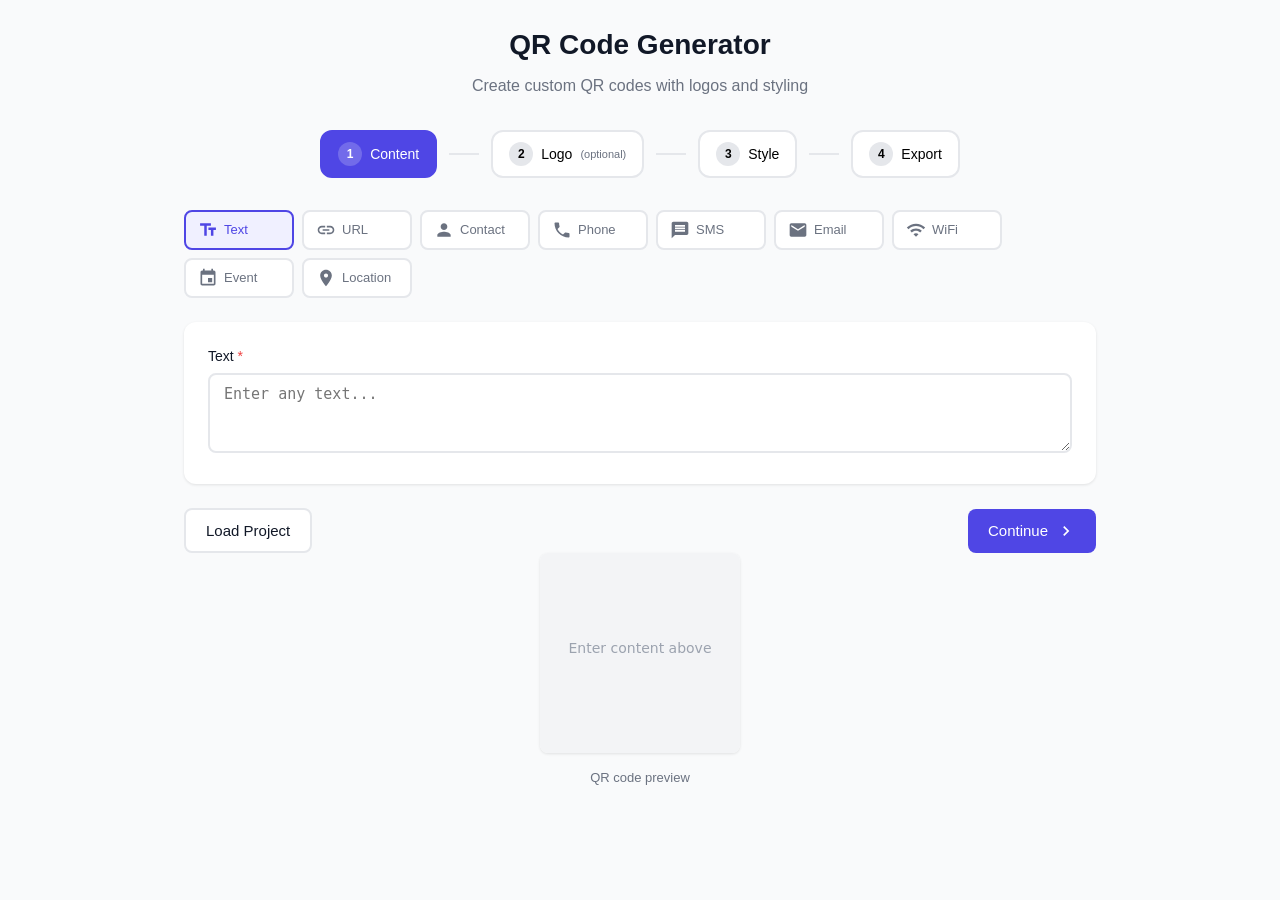
==== commit 51b516cf: "save/load project" ====
--- a/public/index.html
+++ b/public/index.html
@@ -105,8 +105,12 @@
                 </form>
             </div>
 
-            <!-- Next Button -->
-            <div class="step-actions">
+            <!-- Actions -->
+            <div class="step-actions step-actions-split">
+                <div>
+                    <input type="file" id="projectFileInput" accept=".json" hidden>
+                    <button type="button" class="btn btn-secondary" id="loadProjectBtn">Load Project</button>
+                </div>
                 <button type="button" class="btn btn-primary" id="nextBtn1">
                     Continue
                     <svg viewBox="0 0 24 24" fill="currentColor"><path d="M10 6L8.59 7.41 13.17 12l-4.58 4.59L10 18l6-6z"/></svg>
@@ -407,6 +411,12 @@
                             <button type="button" class="btn btn-primary export-delete-btn" data-size="2048">Download 2048px</button>
                         </div>
                     </div>
+
+                    <!-- Save Project -->
+                    <button type="button" class="btn btn-secondary" id="saveProjectBtn"
+                        style="width: 100%; justify-content: center; margin-top: 12px;">
+                        Save Project
+                    </button>
                 </div>
             </div>
 
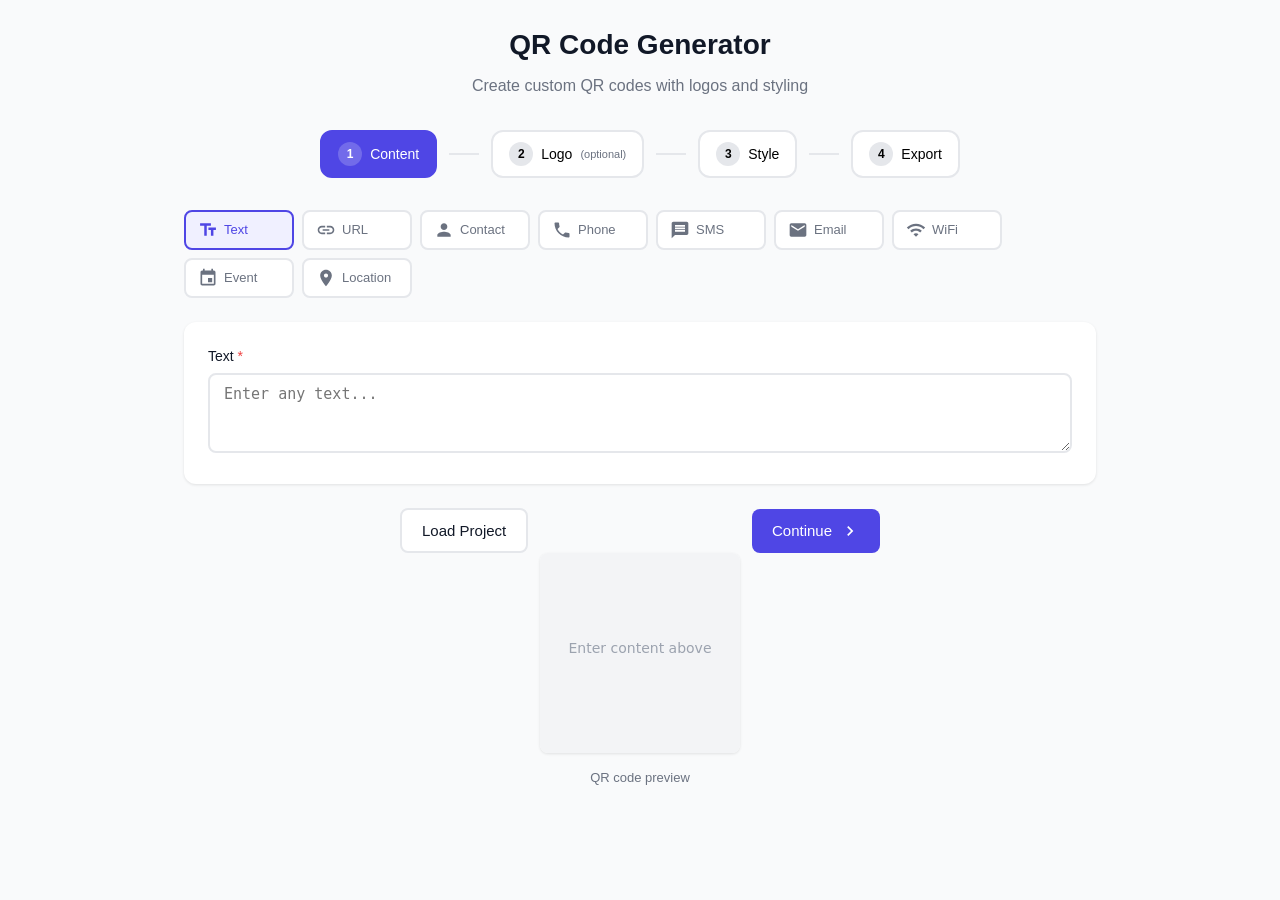
==== commit 5a040a51: "save/load project" ====
--- a/public/index.html
+++ b/public/index.html
@@ -106,7 +106,7 @@
             </div>
 
             <!-- Actions -->
-            <div class="step-actions step-actions-split">
+            <div class="step-actions step-actions-split" style="max-width: 480px; margin-left: auto; margin-right: auto;">
                 <div>
                     <input type="file" id="projectFileInput" accept=".json" hidden>
                     <button type="button" class="btn btn-secondary" id="loadProjectBtn">Load Project</button>
@@ -288,6 +288,10 @@
                                 <span>Center</span>
                             </div>
                         </div>
+                        <label class="checkbox-inline" style="display: flex; align-items: center; gap: 8px; margin-top: 8px; cursor: pointer;">
+                            <input type="checkbox" id="finderFullSeparator">
+                            <span style="font-size: 13px;">Full-sized separators</span>
+                        </label>
                     </div>
 
                     <!-- Module Size -->
@@ -399,7 +403,7 @@
                     <!-- Quiet Zone -->
                     <div class="control-group">
                         <h3>Quiet Zone: <span id="quietZoneValue">2</span> modules</h3>
-                        <input type="range" id="quietZone" min="0" max="8" value="2">
+                        <input type="range" id="quietZone" min="0" max="4" value="2">
                     </div>
 
                     <!-- Export -->
